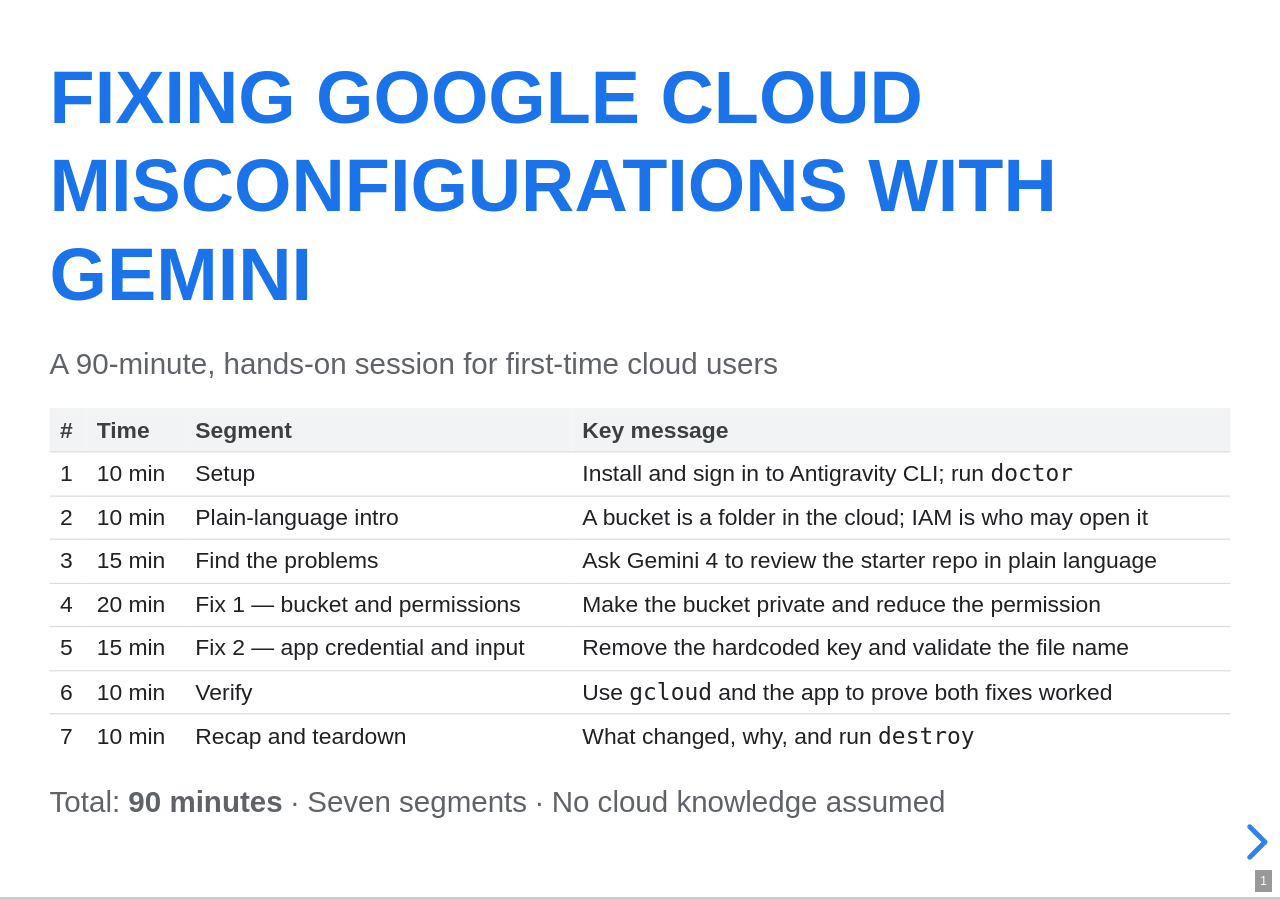
==== slides/index.html @ d3a21dd4 "Initial commit: publish GCP misconfiguration workshop materials" ====
<!doctype html>
<html lang="en">
  <head>
    <meta charset="utf-8" />
    <meta name="viewport" content="width=device-width, initial-scale=1" />
    <title>Fixing Google Cloud Misconfigurations with Gemini</title>
    <link rel="stylesheet" href="vendor/reveal.css" />
    <link rel="stylesheet" href="vendor/theme/simple.css" id="theme" />
    <link rel="stylesheet" href="slides.css" />
  </head>
  <body>
    <div class="reveal">
      <div class="slides">
        <section id="agenda">
          <h1>Fixing Google Cloud Misconfigurations with Gemini</h1>
          <p class="subtitle">A 90-minute, hands-on session for first-time cloud users</p>
          <table class="agenda">
            <thead>
              <tr><th>#</th><th>Time</th><th>Segment</th><th>Key message</th></tr>
            </thead>
            <tbody>
              <tr><td>1</td><td>10 min</td><td>Setup</td><td>Install and sign in to Antigravity CLI; run <code>doctor</code></td></tr>
              <tr><td>2</td><td>10 min</td><td>Plain-language intro</td><td>A bucket is a folder in the cloud; IAM is who may open it</td></tr>
              <tr><td>3</td><td>15 min</td><td>Find the problems</td><td>Ask Gemini 4 to review the starter repo in plain language</td></tr>
              <tr><td>4</td><td>20 min</td><td>Fix 1 — bucket and permissions</td><td>Make the bucket private and reduce the permission</td></tr>
              <tr><td>5</td><td>15 min</td><td>Fix 2 — app credential and input</td><td>Remove the hardcoded key and validate the file name</td></tr>
              <tr><td>6</td><td>10 min</td><td>Verify</td><td>Use <code>gcloud</code> and the app to prove both fixes worked</td></tr>
              <tr><td>7</td><td>10 min</td><td>Recap and teardown</td><td>What changed, why, and run <code>destroy</code></td></tr>
            </tbody>
          </table>
          <p class="total">Total: <strong>90 minutes</strong> · Seven segments · No cloud knowledge assumed</p>
          <aside class="notes">
            The agenda is the contract for the session. Keep the pace: ten minutes for setup, ten for the
            plain-language intro, fifteen to find the problems, twenty for fix one, fifteen for fix two,
            ten to verify, and ten for recap and teardown. Everything is already prepared for participants.
          </aside>
        </section>

        <section data-segment="setup" data-duration="10" data-title="Setup">
          <section>
            <h2>1 · Setup <span class="duration">10 min</span></h2>
            <p class="key-message">Install and sign in to Antigravity CLI; run <code>doctor</code></p>
            <aside class="notes">
              Show the three platform command forms. Participants run doctor. Expected: tool checks pass;
              cloud checks pass in the prepared project. If a check fails, use the facilitator guide
              troubleshooting table.
            </aside>
          </section>
          <section>
            <h3>Three command forms, one result</h3>
            <pre><code>make doctor        # macOS / Linux
task doctor        # any platform with go-task
.\Setup.ps1 doctor # Windows PowerShell</code></pre>
            <p>Expected: tool checks pass and cloud checks pass in the prepared project.</p>
            <p class="hint">If a check fails → facilitator guide troubleshooting table.</p>
            <aside class="notes">
              All four commands are available to everyone. doctor is read-only. The first Windows run of
              Setup.ps1 also installs prerequisites; that is why setup owns the first ten minutes.
            </aside>
          </section>
        </section>

        <section data-segment="intro" data-duration="10" data-title="Plain-language intro">
          <section>
            <h2>2 · Plain-language intro <span class="duration">10 min</span></h2>
            <p class="key-message">A bucket is a folder in the cloud; IAM is who may open it</p>
            <aside class="notes">
              Use the words from glossary.md only after defining them. Say explicitly: "You do not need to
              know how to set any of this up."
            </aside>
          </section>
          <section>
            <h3>Three sentences</h3>
            <ol>
              <li>Cloud = someone else's computer.</li>
              <li>Bucket = a folder there.</li>
              <li>IAM = the guest list.</li>
            </ol>
            <p class="hint">You do not need to know how to set any of this up.</p>
            <aside class="notes">
              Define each term before using it again. Do not introduce IAM theory, roles, or policy syntax
              here; the guest-list image is enough for this audience.
            </aside>
          </section>
          <section>
            <h3>See it: bucket and guest list</h3>
            <div class="figure-frame" data-prevent-swipe>
              <iframe src="figures/bucket-iam.html?embed" title="Interactive bucket and IAM figure" data-prevent-swipe loading="eager"></iframe>
              <img class="figure-poster" src="figures/bucket-iam.svg" alt="Bucket and guest-list gate: guest list restricted, bucket gated" />
            </div>
            <p class="caption">Who is on the guest list decides who can open the bucket.</p>
            <aside class="notes">
              Operate the control to show an allowed visitor and a blocked visitor. The readout follows the
              same state as the figure, so the visible change and the label agree.
            </aside>
          </section>
        </section>

        <section data-segment="find" data-duration="15" data-title="Find the problems">
          <section>
            <h2>3 · Find the problems <span class="duration">15 min</span></h2>
            <p class="key-message">Ask Gemini 4 to review the starter repo in plain language</p>
            <aside class="notes">
              Open starter/ in Antigravity CLI. Prompt 1 comes from the participant guide: ask Gemini 4 to
              review Terraform and Go code and explain risks simply.
            </aside>
          </section>
          <section>
            <h3>Prompt 1 — review, do not fix yet</h3>
            <p>Open <code>starter/</code> in Antigravity CLI and ask Gemini 4 to review the Terraform and Go code and explain the risks in plain language.</p>
            <p class="hint">Optional 60-second Security Command Center screenshot — the lab does not depend on it.</p>
            <aside class="notes">
              Keep the lab independent of Security Command Center tiers and detectors. The screenshot is a
              demo only; nobody's progress depends on seeing it.
            </aside>
          </section>
        </section>

        <section data-segment="fix-1" data-duration="20" data-title="Fix 1 — bucket and permissions">
          <section>
            <h2>4 · Fix 1 — bucket and permissions <span class="duration">20 min</span></h2>
            <p class="key-message">Make the bucket private and reduce the permission</p>
            <aside class="notes">
              Prompt 2 asks Gemini 4 for the smallest Terraform edit. Edit terraform/main.tf, run plan, then
              apply. Checkpoint: the bucket is no longer public.
            </aside>
          </section>
          <section>
            <h3>Smallest Terraform edit</h3>
            <p>Ask Gemini 4 for the smallest edit that makes the bucket private and reduces the permission.</p>
            <pre><code>make plan   # inspect before changing
make apply  # create / update the lab resources</code></pre>
            <p class="hint">Use <code>task</code> or <code>.\Setup.ps1</code> on other platforms.</p>
            <aside class="notes">
              plan is read-only. apply changes GCP resources and is available to everyone; state that before
              running it. Keep the edit to Terraform source only.
            </aside>
          </section>
          <section>
            <h3>See it: public bucket and permission</h3>
            <div class="figure-frame" data-prevent-swipe>
              <iframe src="figures/public-bucket.html?embed" title="Interactive bucket access figure" data-prevent-swipe loading="eager"></iframe>
              <img class="figure-poster" src="figures/public-bucket.svg" alt="Bucket access gate: private bucket with reduced permission" />
            </div>
            <p class="caption">Before: public bucket and a wide permission. After: private bucket, narrower permission.</p>
            <aside class="notes">
              Move the control from before to after. Point out that the guest list shrinks at the same time
              the bucket stops being public; both changes are part of fix one.
            </aside>
          </section>
          <section>
            <h3>Checkpoint</h3>
            <p class="checkpoint">The bucket is no longer public.</p>
            <aside class="notes">
              Confirm the checkpoint before moving on. If it has not changed, go back to plan and the Terraform
              edit rather than starting fix two.
            </aside>
          </section>
        </section>

        <section data-segment="fix-2" data-duration="15" data-title="Fix 2 — app credential and input">
          <section>
            <h2>5 · Fix 2 — app credential and input <span class="duration">15 min</span></h2>
            <p class="key-message">Remove the hardcoded key and validate the file name</p>
            <aside class="notes">
              Prompt 3 asks Gemini 4 about the hardcoded key and unsanitized file name. Edit app/main.go,
              redeploy, smoke test. Checkpoint: no hardcoded key; unsafe name rejected.
            </aside>
          </section>
          <section>
            <h3>Ask about the app</h3>
            <p>Ask Gemini 4 why a key in source is unsafe and how a file name could escape the bucket folder.</p>
            <p>Edit <code>app/main.go</code>, redeploy, then smoke test.</p>
            <aside class="notes">
              Keep the app fix to Go source: replace the hardcoded credential and validate the object name.
              No new billable resource is needed.
            </aside>
          </section>
          <section>
            <h3>See it: key in code and unsafe name</h3>
            <div class="figure-frame" data-prevent-swipe>
              <iframe src="figures/hardcoded-key.html?embed" title="Interactive hardcoded credential figure" data-prevent-swipe loading="eager"></iframe>
              <img class="figure-poster" src="figures/hardcoded-key.svg" alt="Credential safe and name gate: key removed, unsafe name rejected" />
            </div>
            <p class="caption">Before: a key under the mat and an unchecked name. After: a checked request and no key in code.</p>
            <aside class="notes">
              Move the control from before to after and read the change aloud: the credential is no longer in
              source, and a name that tries to escape is rejected.
            </aside>
          </section>
          <section>
            <h3>Checkpoint</h3>
            <p class="checkpoint">No hardcoded key; unsafe name rejected.</p>
            <aside class="notes">
              Both parts of the checkpoint must hold before the group moves to verification.
            </aside>
          </section>
        </section>

        <section data-segment="verify" data-duration="10" data-title="Verify">
          <section>
            <h2>6 · Verify <span class="duration">10 min</span></h2>
            <p class="key-message">Use <code>gcloud</code> and the app to prove both fixes worked</p>
            <aside class="notes">
              Run the gcloud verification commands from the participant guide. Record before/after evidence
              in the tables.
            </aside>
          </section>
          <section>
            <h3>Evidence, not assumptions</h3>
            <p>Inspect the bucket, IAM policy, and Cloud Run service with <code>gcloud</code> CLI or MCP.</p>
            <p>Smoke test the app and record before/after evidence in the guide's tables.</p>
            <aside class="notes">
              gcloud CLI works as a fallback if MCP/ADC is unavailable. Each fix needs a recorded observation,
              not just a claim that the edit was applied.
            </aside>
          </section>
        </section>

        <section data-segment="recap" data-duration="10" data-title="Recap and teardown">
          <section>
            <h2>7 · Recap and teardown <span class="duration">10 min</span></h2>
            <p class="key-message">What changed, why, and run <code>destroy</code></p>
            <aside class="notes">
              Recap: two fixes, one idea — least access and no secrets in code. Run destroy. Confirm with
              doctor that nothing remains.
            </aside>
          </section>
          <section>
            <h3>Two fixes, one idea</h3>
            <ul>
              <li>Least access: the bucket is private and the permission is narrower.</li>
              <li>No secrets in code: the credential is removed and the file name is checked.</li>
            </ul>
            <pre><code>make destroy   # or: task destroy / .\Setup.ps1 destroy
make doctor    # confirm nothing remains</code></pre>
            <aside class="notes">
              destroy removes the lab resources and is available to everyone. Finish with doctor so the room
              can see a clean environment; remind participants that Gemini 4 needs a separate subscription.
            </aside>
          </section>
        </section>
      </div>
    </div>
    <script src="vendor/reveal.js"></script>
    <script src="vendor/plugin/notes/notes.js"></script>
    <script>
      Reveal.initialize({
        hash: true,
        slideNumber: true,
        transition: "none",
        plugins: [RevealNotes],
      });
    </script>
  </body>
</html>
---- slides/vendor/reveal.css ----
.reveal .stretch,.reveal .r-stretch{max-width:none;max-height:none}.reveal pre.stretch code,.reveal pre.r-stretch code{box-sizing:border-box;height:100%;max-height:100%}.reveal .r-fit-text{white-space:nowrap;display:inline-block}.reveal .r-stack{grid-template-rows:100%;display:grid}.reveal .r-stack>*{grid-area:1/1;margin:auto}.reveal .r-vstack,.reveal .r-hstack{display:flex}.reveal .r-vstack img,.reveal .r-vstack video,.reveal .r-hstack img,.reveal .r-hstack video{object-fit:contain;min-width:0;min-height:0}.reveal .r-vstack{flex-direction:column;justify-content:center;align-items:center}.reveal .r-hstack{flex-direction:row;justify-content:center;align-items:center}.reveal .items-stretch{align-items:stretch}.reveal .items-start{align-items:flex-start}.reveal .items-center{align-items:center}.reveal .items-end{align-items:flex-end}.reveal .justify-between{justify-content:space-between}.reveal .justify-around{justify-content:space-around}.reveal .justify-start{justify-content:flex-start}.reveal .justify-center{justify-content:center}.reveal .justify-end{justify-content:flex-end}html.reveal-full-page{width:100%;height:100vh;height:calc(var(--vh,1vh) * 100);height:100dvh;overflow:hidden}.reveal-viewport{color:#000;--r-controls-spacing:12px;--r-overlay-header-height:40px;--r-overlay-margin:0px;--r-overlay-padding:6px;--r-overlay-gap:5px;background-color:#fff;height:100%;margin:0;line-height:1;position:relative;overflow:hidden}@media screen and (width<=1024px),(height<=768px){.reveal-viewport{--r-overlay-header-height:26px}}.reveal-viewport:fullscreen{width:100%!important;height:100%!important;top:0!important;left:0!important;transform:none!important}.reveal .fragment{transition:all .2s}.reveal .fragment:not(.custom){opacity:0;visibility:hidden;will-change:opacity}.reveal .fragment.visible{opacity:1;visibility:inherit}.reveal .fragment.disabled{transition:none}.reveal .fragment.grow{opacity:1;visibility:inherit}.reveal .fragment.grow.visible{transform:scale(1.3)}.reveal .fragment.shrink{opacity:1;visibility:inherit}.reveal .fragment.shrink.visible{transform:scale(.7)}.reveal .fragment.zoom-in{transform:scale(.1)}.reveal .fragment.zoom-in.visible{transform:none}.reveal .fragment.fade-out{opacity:1;visibility:inherit}.reveal .fragment.fade-out.visible{opacity:0;visibility:hidden}.reveal .fragment.semi-fade-out{opacity:1;visibility:inherit}.reveal .fragment.semi-fade-out.visible{opacity:.5;visibility:inherit}.reveal .fragment.strike{opacity:1;visibility:inherit}.reveal .fragment.strike.visible{text-decoration:line-through}.reveal .fragment.fade-up{transform:translateY(40px)}.reveal .fragment.fade-up.visible{transform:translate(0)}.reveal .fragment.fade-down{transform:translateY(-40px)}.reveal .fragment.fade-down.visible{transform:translate(0)}.reveal .fragment.fade-right{transform:translate(-40px)}.reveal .fragment.fade-right.visible{transform:translate(0)}.reveal .fragment.fade-left{transform:translate(40px)}.reveal .fragment.fade-left.visible{transform:translate(0)}.reveal .fragment.fade-in-then-out,.reveal .fragment.current-visible{opacity:0;visibility:hidden}.reveal .fragment.fade-in-then-out.current-fragment,.reveal .fragment.current-visible.current-fragment{opacity:1;visibility:inherit}.reveal .fragment.fade-in-then-semi-out{opacity:0;visibility:hidden}.reveal .fragment.fade-in-then-semi-out.visible{opacity:.5;visibility:inherit}.reveal .fragment.fade-in-then-semi-out.current-fragment,.reveal .fragment.highlight-red,.reveal .fragment.highlight-current-red,.reveal .fragment.highlight-green,.reveal .fragment.highlight-current-green,.reveal .fragment.highlight-blue,.reveal .fragment.highlight-current-blue{opacity:1;visibility:inherit}.reveal .fragment.highlight-red.visible{color:#ff2c2d}.reveal .fragment.highlight-green.visible{color:#17ff2e}.reveal .fragment.highlight-blue.visible{color:#1b91ff}.reveal .fragment.highlight-current-red.current-fragment{color:#ff2c2d}.reveal .fragment.highlight-current-green.current-fragment{color:#17ff2e}.reveal .fragment.highlight-current-blue.current-fragment{color:#1b91ff}.reveal:after{content:"";font-style:italic}.reveal iframe{z-index:1}.reveal a{position:relative}@keyframes bounce-right{0%,10%,25%,40%,50%{transform:translate(0)}20%{transform:translate(10px)}30%{transform:translate(-5px)}}@keyframes bounce-left{0%,10%,25%,40%,50%{transform:translate(0)}20%{transform:translate(-10px)}30%{transform:translate(5px)}}@keyframes bounce-down{0%,10%,25%,40%,50%{transform:translateY(0)}20%{transform:translateY(10px)}30%{transform:translateY(-5px)}}.reveal .controls{top:auto;bottom:var(--r-controls-spacing);right:var(--r-controls-spacing);z-index:11;color:#000;pointer-events:none;font-size:10px;display:none;position:absolute;left:auto}.reveal .controls button{cursor:pointer;color:currentColor;z-index:2;pointer-events:auto;font-size:inherit;visibility:hidden;opacity:0;-webkit-appearance:none;-webkit-tap-highlight-color:#0000;background-color:#0000;border:0;outline:0;padding:0;transition:color .2s,opacity .2s,transform .2s;position:absolute;transform:scale(.9999)}.reveal .controls .controls-arrow:before,.reveal .controls .controls-arrow:after{content:"";transform-origin:.2em;will-change:transform;background-color:currentColor;border-radius:.25em;width:2.6em;height:.5em;transition:all .15s,background-color .8s;position:absolute;top:0;left:0}.reveal .controls .controls-arrow{width:3.6em;height:3.6em;position:relative}.reveal .controls .controls-arrow:before{transform:translate(.5em)translateY(1.55em)rotate(45deg)}.reveal .controls .controls-arrow:after{transform:translate(.5em)translateY(1.55em)rotate(-45deg)}.reveal .controls .controls-arrow:hover:before{transform:translate(.5em)translateY(1.55em)rotate(40deg)}.reveal .controls .controls-arrow:hover:after{transform:translate(.5em)translateY(1.55em)rotate(-40deg)}.reveal .controls .controls-arrow:active:before{transform:translate(.5em)translateY(1.55em)rotate(36deg)}.reveal .controls .controls-arrow:active:after{transform:translate(.5em)translateY(1.55em)rotate(-36deg)}.reveal .controls .navigate-left{bottom:3.2em;right:6.4em;transform:translate(-10px)}.reveal .controls .navigate-left.highlight{animation:2s ease-out 50 both bounce-left}.reveal .controls .navigate-right{bottom:3.2em;right:0;transform:translate(10px)}.reveal .controls .navigate-right .controls-arrow{transform:rotate(180deg)}.reveal .controls .navigate-right.highlight{animation:2s ease-out 50 both bounce-right}.reveal .controls .navigate-up{bottom:6.4em;right:3.2em;transform:translateY(-10px)}.reveal .controls .navigate-up .controls-arrow{transform:rotate(90deg)}.reveal .controls .navigate-down{padding-bottom:1.4em;bottom:-1.4em;right:3.2em;transform:translateY(10px)}.reveal .controls .navigate-down .controls-arrow{transform:rotate(-90deg)}.reveal .controls .navigate-down.highlight{animation:2s ease-out 50 both bounce-down}.reveal .controls[data-controls-back-arrows=faded] .navigate-up.enabled{opacity:.3}.reveal .controls[data-controls-back-arrows=faded] .navigate-up.enabled:hover{opacity:1}.reveal .controls[data-controls-back-arrows=hidden] .navigate-up.enabled{opacity:0;visibility:hidden}.reveal .controls .enabled{visibility:visible;opacity:.9;cursor:pointer;transform:none}.reveal .controls .enabled.fragmented{opacity:.5}.reveal .controls .enabled:hover,.reveal .controls .enabled.fragmented:hover{opacity:1}.reveal:not(.rtl) .controls[data-controls-back-arrows=faded] .navigate-left.enabled{opacity:.3}.reveal:not(.rtl) .controls[data-controls-back-arrows=faded] .navigate-left.enabled:hover{opacity:1}.reveal:not(.rtl) .controls[data-controls-back-arrows=hidden] .navigate-left.enabled{opacity:0;visibility:hidden}.reveal.rtl .controls[data-controls-back-arrows=faded] .navigate-right.enabled{opacity:.3}.reveal.rtl .controls[data-controls-back-arrows=faded] .navigate-right.enabled:hover{opacity:1}.reveal.rtl .controls[data-controls-back-arrows=hidden] .navigate-right.enabled{opacity:0;visibility:hidden}.reveal[data-navigation-mode=linear].has-horizontal-slides .navigate-up,.reveal[data-navigation-mode=linear].has-horizontal-slides .navigate-down{display:none}.reveal[data-navigation-mode=linear].has-horizontal-slides .navigate-left,.reveal:not(.has-vertical-slides) .controls .navigate-left{bottom:1.4em;right:5.5em}.reveal[data-navigation-mode=linear].has-horizontal-slides .navigate-right,.reveal:not(.has-vertical-slides) .controls .navigate-right{bottom:1.4em;right:.5em}.reveal:not(.has-horizontal-slides) .controls .navigate-up{bottom:5em;right:1.4em}.reveal:not(.has-horizontal-slides) .controls .navigate-down{bottom:.5em;right:1.4em}.reveal.has-dark-background .controls{color:#fff}.reveal.has-light-background .controls{color:#000}.reveal.no-hover .controls .controls-arrow:hover:before,.reveal.no-hover .controls .controls-arrow:active:before{transform:translate(.5em)translateY(1.55em)rotate(45deg)}.reveal.no-hover .controls .controls-arrow:hover:after,.reveal.no-hover .controls .controls-arrow:active:after{transform:translate(.5em)translateY(1.55em)rotate(-45deg)}@media screen and (width>=500px){.reveal-viewport{--r-controls-spacing:.8em}.reveal .controls[data-controls-layout=edges]{inset:0}.reveal .controls[data-controls-layout=edges] .navigate-left,.reveal .controls[data-controls-layout=edges] .navigate-right,.reveal .controls[data-controls-layout=edges] .navigate-up,.reveal .controls[data-controls-layout=edges] .navigate-down{bottom:auto;right:auto}.reveal .controls[data-controls-layout=edges] .navigate-left{top:50%;left:var(--r-controls-spacing);margin-top:-1.8em}.reveal .controls[data-controls-layout=edges] .navigate-right{top:50%;right:var(--r-controls-spacing);margin-top:-1.8em}.reveal .controls[data-controls-layout=edges] .navigate-up{top:var(--r-controls-spacing);margin-left:-1.8em;left:50%}.reveal .controls[data-controls-layout=edges] .navigate-down{bottom:calc(var(--r-controls-spacing) - 1.4em + .3em);margin-left:-1.8em;left:50%}}.reveal .progress{z-index:10;color:#fff;background-color:#0003;width:100%;height:3px;display:none;position:absolute;bottom:0;left:0}.reveal .progress:after{content:"";width:100%;height:10px;display:block;position:absolute;top:-10px}.reveal .progress span{transform-origin:0 0;background-color:currentColor;width:100%;height:100%;transition:transform .8s cubic-bezier(.26,.86,.44,.985);display:block;transform:scaleX(0)}@media (pointer:coarse){.reveal .controls{font-size:clamp(10px,2.5vmin,40px)}.reveal .progress{height:clamp(3px,.75vmin,10px)}}.reveal .slide-number{z-index:31;color:#fff;background-color:#0006;padding:5px;font-family:Helvetica,sans-serif;font-size:12px;line-height:1;display:block;position:absolute;bottom:8px;right:8px}.reveal .slide-number a{color:currentColor}.reveal .slide-number-delimiter{margin:0 3px}.reveal{touch-action:pinch-zoom;width:100%;height:100%;position:relative;overflow:hidden}.reveal.embedded{touch-action:pan-y}.reveal.embedded.is-vertical-slide{touch-action:none}.reveal .slides{pointer-events:none;z-index:1;text-align:center;perspective:600px;perspective-origin:50% 40%;width:100%;height:100%;margin:auto;position:absolute;inset:0;overflow:visible}.reveal .slides>section{perspective:600px}.reveal .slides>section,.reveal .slides>section>section{pointer-events:auto;z-index:10;transform-style:flat;width:100%;transition:transform-origin .8s cubic-bezier(.26,.86,.44,.985),transform .8s cubic-bezier(.26,.86,.44,.985),visibility .8s cubic-bezier(.26,.86,.44,.985),opacity .8s cubic-bezier(.26,.86,.44,.985);display:none;position:absolute}.reveal[data-transition-speed=fast] .slides section{transition-duration:.4s}.reveal[data-transition-speed=slow] .slides section{transition-duration:1.2s}.reveal .slides section[data-transition-speed=fast]{transition-duration:.4s}.reveal .slides section[data-transition-speed=slow]{transition-duration:1.2s}.reveal .slides>section.stack{pointer-events:none;height:100%;padding-top:0;padding-bottom:0}.reveal .slides>section.present,.reveal .slides>section>section.present{z-index:11;opacity:1;display:block}.reveal .slides>section:empty,.reveal .slides>section>section:empty,.reveal .slides>section[data-background-interactive],.reveal .slides>section>section[data-background-interactive]{pointer-events:none}.reveal.center,.reveal.center .slides,.reveal.center .slides section{min-height:0!important}.reveal .slides>section:not(.present),.reveal .slides>section>section:not(.present){pointer-events:none}.reveal.overview .slides>section,.reveal.overview .slides>section>section{pointer-events:auto}.reveal .slides>section.past,.reveal .slides>section.future,.reveal .slides>section.past>section,.reveal .slides>section.future>section,.reveal .slides>section>section.past,.reveal .slides>section>section.future{opacity:0}.reveal .slides>section[data-transition=slide].past,.reveal .slides>section[data-transition~=slide-out].past,.reveal.slide .slides>section:not([data-transition]).past{transform:translate(-150%)}.reveal .slides>section[data-transition=slide].future,.reveal .slides>section[data-transition~=slide-in].future,.reveal.slide .slides>section:not([data-transition]).future{transform:translate(150%)}.reveal .slides>section>section[data-transition=slide].past,.reveal .slides>section>section[data-transition~=slide-out].past,.reveal.slide .slides>section>section:not([data-transition]).past{transform:translateY(-150%)}.reveal .slides>section>section[data-transition=slide].future,.reveal .slides>section>section[data-transition~=slide-in].future,.reveal.slide .slides>section>section:not([data-transition]).future{transform:translateY(150%)}.reveal .slides>section[data-transition=linear].past,.reveal .slides>section[data-transition~=linear-out].past,.reveal.linear .slides>section:not([data-transition]).past{transform:translate(-150%)}.reveal .slides>section[data-transition=linear].future,.reveal .slides>section[data-transition~=linear-in].future,.reveal.linear .slides>section:not([data-transition]).future{transform:translate(150%)}.reveal .slides>section>section[data-transition=linear].past,.reveal .slides>section>section[data-transition~=linear-out].past,.reveal.linear .slides>section>section:not([data-transition]).past{transform:translateY(-150%)}.reveal .slides>section>section[data-transition=linear].future,.reveal .slides>section>section[data-transition~=linear-in].future,.reveal.linear .slides>section>section:not([data-transition]).future{transform:translateY(150%)}.reveal .slides section[data-transition=default].stack,.reveal.default .slides section.stack{transform-style:preserve-3d}.reveal .slides>section[data-transition=default].past,.reveal .slides>section[data-transition~=default-out].past,.reveal.default .slides>section:not([data-transition]).past{transform:translate(-100%)rotateY(-90deg)translate(-100%)}.reveal .slides>section[data-transition=default].future,.reveal .slides>section[data-transition~=default-in].future,.reveal.default .slides>section:not([data-transition]).future{transform:translate(100%)rotateY(90deg)translate(100%)}.reveal .slides>section>section[data-transition=default].past,.reveal .slides>section>section[data-transition~=default-out].past,.reveal.default .slides>section>section:not([data-transition]).past{transform:translateY(-300px)rotateX(70deg)translateY(-300px)}.reveal .slides>section>section[data-transition=default].future,.reveal .slides>section>section[data-transition~=default-in].future,.reveal.default .slides>section>section:not([data-transition]).future{transform:translateY(300px)rotateX(-70deg)translateY(300px)}.reveal .slides section[data-transition=convex].stack,.reveal.convex .slides section.stack{transform-style:preserve-3d}.reveal .slides>section[data-transition=convex].past,.reveal .slides>section[data-transition~=convex-out].past,.reveal.convex .slides>section:not([data-transition]).past{transform:translate(-100%)rotateY(-90deg)translate(-100%)}.reveal .slides>section[data-transition=convex].future,.reveal .slides>section[data-transition~=convex-in].future,.reveal.convex .slides>section:not([data-transition]).future{transform:translate(100%)rotateY(90deg)translate(100%)}.reveal .slides>section>section[data-transition=convex].past,.reveal .slides>section>section[data-transition~=convex-out].past,.reveal.convex .slides>section>section:not([data-transition]).past{transform:translateY(-300px)rotateX(70deg)translateY(-300px)}.reveal .slides>section>section[data-transition=convex].future,.reveal .slides>section>section[data-transition~=convex-in].future,.reveal.convex .slides>section>section:not([data-transition]).future{transform:translateY(300px)rotateX(-70deg)translateY(300px)}.reveal .slides section[data-transition=concave].stack,.reveal.concave .slides section.stack{transform-style:preserve-3d}.reveal .slides>section[data-transition=concave].past,.reveal .slides>section[data-transition~=concave-out].past,.reveal.concave .slides>section:not([data-transition]).past{transform:translate(-100%)rotateY(90deg)translate(-100%)}.reveal .slides>section[data-transition=concave].future,.reveal .slides>section[data-transition~=concave-in].future,.reveal.concave .slides>section:not([data-transition]).future{transform:translate(100%)rotateY(-90deg)translate(100%)}.reveal .slides>section>section[data-transition=concave].past,.reveal .slides>section>section[data-transition~=concave-out].past,.reveal.concave .slides>section>section:not([data-transition]).past{transform:translateY(-80%)rotateX(-70deg)translateY(-80%)}.reveal .slides>section>section[data-transition=concave].future,.reveal .slides>section>section[data-transition~=concave-in].future,.reveal.concave .slides>section>section:not([data-transition]).future{transform:translateY(80%)rotateX(70deg)translateY(80%)}.reveal .slides section[data-transition=zoom],.reveal.zoom .slides section:not([data-transition]){transition-timing-function:ease}.reveal .slides>section[data-transition=zoom].past,.reveal .slides>section[data-transition~=zoom-out].past,.reveal.zoom .slides>section:not([data-transition]).past{visibility:hidden;transform:scale(16)}.reveal .slides>section[data-transition=zoom].future,.reveal .slides>section[data-transition~=zoom-in].future,.reveal.zoom .slides>section:not([data-transition]).future{visibility:hidden;transform:scale(.2)}.reveal .slides>section>section[data-transition=zoom].past,.reveal .slides>section>section[data-transition~=zoom-out].past,.reveal.zoom .slides>section>section:not([data-transition]).past{transform:scale(16)}.reveal .slides>section>section[data-transition=zoom].future,.reveal .slides>section>section[data-transition~=zoom-in].future,.reveal.zoom .slides>section>section:not([data-transition]).future{transform:scale(.2)}.reveal.cube .slides{perspective:1300px}.reveal.cube .slides section{backface-visibility:hidden;box-sizing:border-box;min-height:700px;transform-style:preserve-3d;padding:30px}.reveal.center.cube .slides section{min-height:0}.reveal.cube .slides section:not(.stack):before{content:"";background:#0000001a;border-radius:4px;width:100%;height:100%;display:block;position:absolute;top:0;left:0;transform:translateZ(-20px)}.reveal.cube .slides section:not(.stack):after{content:"";z-index:1;background:0 0;border-radius:4px;width:90%;height:30px;display:block;position:absolute;bottom:0;left:5%;transform:translateZ(-90px)rotateX(65deg);box-shadow:0 95px 25px #0003}.reveal.cube .slides>section.stack{background:0 0;padding:0}.reveal.cube .slides>section.past{transform-origin:100% 0;transform:translate(-100%)rotateY(-90deg)}.reveal.cube .slides>section.future{transform-origin:0 0;transform:translate(100%)rotateY(90deg)}.reveal.cube .slides>section>section.past{transform-origin:0 100%;transform:translateY(-100%)rotateX(90deg)}.reveal.cube .slides>section>section.future{transform-origin:0 0;transform:translateY(100%)rotateX(-90deg)}.reveal.page .slides{perspective-origin:0%;perspective:3000px}.reveal.page .slides section{box-sizing:border-box;min-height:700px;transform-style:preserve-3d;padding:30px}.reveal.page .slides section.past{z-index:12}.reveal.page .slides section:not(.stack):before{content:"";background:#0000001a;width:100%;height:100%;display:block;position:absolute;top:0;left:0;transform:translateZ(-20px)}.reveal.page .slides section:not(.stack):after{content:"";z-index:1;background:0 0;border-radius:4px;width:90%;height:30px;display:block;position:absolute;bottom:0;left:5%;transform:translateZ(-90px)rotateX(65deg);box-shadow:0 95px 25px #0003}.reveal.page .slides>section.stack{background:0 0;padding:0}.reveal.page .slides>section.past{transform-origin:0 0;transform:translate(-40%)rotateY(-80deg)}.reveal.page .slides>section.future{transform-origin:100% 0;transform:translate(0,0)}.reveal.page .slides>section>section.past{transform-origin:0 0;transform:translateY(-40%)rotateX(80deg)}.reveal.page .slides>section>section.future{transform-origin:0 100%;transform:translate(0,0)}.reveal .slides section[data-transition=fade],.reveal.fade .slides section:not([data-transition]),.reveal.fade .slides>section>section:not([data-transition]){transition:opacity .5s;transform:none}.reveal.fade.overview .slides section,.reveal.fade.overview .slides>section>section{transition:none}.reveal .slides section[data-transition=none],.reveal.none .slides section:not([data-transition]){transition:none;transform:none}.reveal .pause-overlay{visibility:hidden;opacity:0;z-index:100;background:#000;width:100%;height:100%;transition:all 1s;position:absolute;top:0;left:0}.reveal .pause-overlay .resume-button{color:#ccc;cursor:pointer;background:0 0;border:2px solid #ccc;border-radius:2px;padding:6px 14px;font-size:16px;position:absolute;bottom:20px;right:20px}.reveal .pause-overlay .resume-button:hover{color:#fff;border-color:#fff}.reveal.paused .pause-overlay{visibility:visible;opacity:1}.reveal .no-transition,.reveal .no-transition *,.reveal .slides.disable-slide-transitions section{transition:none!important}.reveal .slides.disable-slide-transitions section{transform:none!important}.reveal .backgrounds{perspective:600px;width:100%;height:100%;position:absolute;top:0;left:0}.reveal .slide-background{opacity:0;visibility:hidden;background-color:#0000;width:100%;height:100%;transition:all .8s cubic-bezier(.26,.86,.44,.985);display:none;position:absolute;overflow:hidden}.reveal .slide-background-content{background-position:50%;background-repeat:no-repeat;background-size:cover;width:100%;height:100%;position:absolute}.reveal .slide-background.stack{display:block}.reveal .slide-background.present{opacity:1;visibility:visible;z-index:2}.print-pdf .reveal .slide-background{opacity:1!important;visibility:visible!important}.reveal .slide-background video{object-fit:cover;width:100%;max-width:none;height:100%;max-height:none;position:absolute;top:0;left:0}.reveal .slide-background[data-background-size=contain] video{object-fit:contain}.reveal[data-background-transition=none]>.backgrounds .slide-background:not([data-background-transition]),.reveal>.backgrounds .slide-background[data-background-transition=none]{transition:none}.reveal[data-background-transition=slide]>.backgrounds .slide-background:not([data-background-transition]),.reveal>.backgrounds .slide-background[data-background-transition=slide]{opacity:1}.reveal[data-background-transition=slide]>.backgrounds .slide-background.past:not([data-background-transition]),.reveal>.backgrounds .slide-background.past[data-background-transition=slide]{transform:translate(-100%)}.reveal[data-background-transition=slide]>.backgrounds .slide-background.future:not([data-background-transition]),.reveal>.backgrounds .slide-background.future[data-background-transition=slide]{transform:translate(100%)}.reveal[data-background-transition=slide]>.backgrounds .slide-background>.slide-background.past:not([data-background-transition]),.reveal>.backgrounds .slide-background>.slide-background.past[data-background-transition=slide]{transform:translateY(-100%)}.reveal[data-background-transition=slide]>.backgrounds .slide-background>.slide-background.future:not([data-background-transition]),.reveal>.backgrounds .slide-background>.slide-background.future[data-background-transition=slide]{transform:translateY(100%)}.reveal[data-background-transition=convex]>.backgrounds .slide-background.past:not([data-background-transition]),.reveal>.backgrounds .slide-background.past[data-background-transition=convex]{opacity:0;transform:translate(-100%)rotateY(-90deg)translate(-100%)}.reveal[data-background-transition=convex]>.backgrounds .slide-background.future:not([data-background-transition]),.reveal>.backgrounds .slide-background.future[data-background-transition=convex]{opacity:0;transform:translate(100%)rotateY(90deg)translate(100%)}.reveal[data-background-transition=convex]>.backgrounds .slide-background>.slide-background.past:not([data-background-transition]),.reveal>.backgrounds .slide-background>.slide-background.past[data-background-transition=convex]{opacity:0;transform:translateY(-100%)rotateX(90deg)translateY(-100%)}.reveal[data-background-transition=convex]>.backgrounds .slide-background>.slide-background.future:not([data-background-transition]),.reveal>.backgrounds .slide-background>.slide-background.future[data-background-transition=convex]{opacity:0;transform:translateY(100%)rotateX(-90deg)translateY(100%)}.reveal[data-background-transition=concave]>.backgrounds .slide-background.past:not([data-background-transition]),.reveal>.backgrounds .slide-background.past[data-background-transition=concave]{opacity:0;transform:translate(-100%)rotateY(90deg)translate(-100%)}.reveal[data-background-transition=concave]>.backgrounds .slide-background.future:not([data-background-transition]),.reveal>.backgrounds .slide-background.future[data-background-transition=concave]{opacity:0;transform:translate(100%)rotateY(-90deg)translate(100%)}.reveal[data-background-transition=concave]>.backgrounds .slide-background>.slide-background.past:not([data-background-transition]),.reveal>.backgrounds .slide-background>.slide-background.past[data-background-transition=concave]{opacity:0;transform:translateY(-100%)rotateX(-90deg)translateY(-100%)}.reveal[data-background-transition=concave]>.backgrounds .slide-background>.slide-background.future:not([data-background-transition]),.reveal>.backgrounds .slide-background>.slide-background.future[data-background-transition=concave]{opacity:0;transform:translateY(100%)rotateX(90deg)translateY(100%)}.reveal[data-background-transition=zoom]>.backgrounds .slide-background:not([data-background-transition]),.reveal>.backgrounds .slide-background[data-background-transition=zoom]{transition-timing-function:ease}.reveal[data-background-transition=zoom]>.backgrounds .slide-background.past:not([data-background-transition]),.reveal>.backgrounds .slide-background.past[data-background-transition=zoom]{opacity:0;visibility:hidden;transform:scale(16)}.reveal[data-background-transition=zoom]>.backgrounds .slide-background.future:not([data-background-transition]),.reveal>.backgrounds .slide-background.future[data-background-transition=zoom]{opacity:0;visibility:hidden;transform:scale(.2)}.reveal[data-background-transition=zoom]>.backgrounds .slide-background>.slide-background.past:not([data-background-transition]),.reveal>.backgrounds .slide-background>.slide-background.past[data-background-transition=zoom]{opacity:0;visibility:hidden;transform:scale(16)}.reveal[data-background-transition=zoom]>.backgrounds .slide-background>.slide-background.future:not([data-background-transition]),.reveal>.backgrounds .slide-background>.slide-background.future[data-background-transition=zoom]{opacity:0;visibility:hidden;transform:scale(.2)}.reveal[data-transition-speed=fast]>.backgrounds .slide-background{transition-duration:.4s}.reveal[data-transition-speed=slow]>.backgrounds .slide-background{transition-duration:1.2s}.reveal [data-auto-animate-target^=unmatched]{will-change:opacity}.reveal section[data-auto-animate]:not(.stack):not([data-auto-animate=running]) [data-auto-animate-target^=unmatched]{opacity:0}.reveal.overview{perspective-origin:50%;perspective:700px}.reveal.overview .slides section{cursor:pointer;box-sizing:border-box;height:100%;overflow:hidden;opacity:1!important;visibility:visible!important;top:0!important}.reveal.overview .slides section:hover,.reveal.overview .slides section.present{outline-offset:10px;outline:10px solid #96969699}.reveal.overview .slides section.present{outline:10px solid var(--r-link-color)}.reveal.overview .slides section .fragment{opacity:1;transition:none}.reveal.overview .slides section:after,.reveal.overview .slides section:before{display:none!important}.reveal.overview .slides>section.stack{background:0 0;outline:none;padding:0;overflow:visible;top:0!important}.reveal.overview .backgrounds{perspective:inherit}.reveal.overview .backgrounds .slide-background{opacity:1;visibility:visible;outline-offset:10px;outline:10px solid #9696961a}.reveal.overview .backgrounds .slide-background.stack{overflow:visible}.reveal.overview .slides section,.reveal.overview-deactivating .slides section,.reveal.overview .backgrounds .slide-background,.reveal.overview-deactivating .backgrounds .slide-background{transition:none}.reveal.rtl .slides,.reveal.rtl .slides h1,.reveal.rtl .slides h2,.reveal.rtl .slides h3,.reveal.rtl .slides h4,.reveal.rtl .slides h5,.reveal.rtl .slides h6{direction:rtl;font-family:sans-serif}.reveal.rtl pre,.reveal.rtl code{direction:ltr}.reveal.rtl ol,.reveal.rtl ul{text-align:right}.reveal.rtl .progress span{transform-origin:100% 0}.reveal.has-parallax-background .backgrounds{transition:all .8s}.reveal.has-parallax-background[data-transition-speed=fast] .backgrounds{transition-duration:.4s}.reveal.has-parallax-background[data-transition-speed=slow] .backgrounds{transition-duration:1.2s}@keyframes fade-in{0%{opacity:0}to{opacity:1}}@keyframes scale-up{0%{transform:scale(.95)}to{transform:scale(1)}}.reveal [data-preview-image],.reveal [data-preview-video],.reveal [data-preview-link]:not(a):not([data-preview-link=false]){cursor:zoom-in}.r-overlay{top:var(--r-overlay-margin);right:var(--r-overlay-margin);bottom:var(--r-overlay-margin);left:var(--r-overlay-margin);border-radius:min(var(--r-overlay-margin), 6px);z-index:99;-webkit-backdrop-filter:blur(10px);backdrop-filter:blur(10px);color:#fff;background:#000000f2;font-family:ui-sans-serif,system-ui,-apple-system,Helvetica,sans-serif;transition:all .3s;animation:.3s fade-in;position:absolute}.r-overlay-viewport{top:var(--r-overlay-padding);right:var(--r-overlay-padding);bottom:var(--r-overlay-padding);left:var(--r-overlay-padding);gap:var(--r-overlay-gap);flex-direction:column;display:flex;position:absolute}.r-overlay-header{z-index:2;box-sizing:border-box;height:var(--r-overlay-header-height);justify-content:flex-end;align-items:center;gap:6px;display:flex}.r-overlay-header .r-overlay-header-button{all:unset;min-width:var(--r-overlay-header-height);min-height:var(--r-overlay-header-height);padding:0 calc(var(--r-overlay-header-height) / 4);opacity:1;cursor:pointer;box-sizing:border-box;border-radius:6px;justify-content:center;align-items:center;gap:8px;font-size:18px;display:flex}.r-overlay-header .r-overlay-header-button:hover{opacity:1;background-color:#ffffff26}.r-overlay-header .icon{background-position:50%;background-repeat:no-repeat;background-size:100%;width:20px;height:20px;display:inline-block}.r-overlay-close .icon{background-image:url([data-uri])}.r-overlay-external .icon{background-image:url([data-uri])}.r-overlay-content{background-color:#141414cc;border-radius:6px;flex-grow:1;place-items:center;animation:.5s cubic-bezier(.26,.86,.44,.985) scale-up;display:grid;position:relative;overflow:hidden}.r-overlay-spinner{z-index:10;visibility:hidden;opacity:0;background-image:url([data-uri]%2F%2F%2F6%2Bvr8nJybW1tcDAwOjo6Nvb26ioqKOjo7Ozs%2FLy8vz8%2FAAAAAAAAAAAACH%2FC05FVFNDQVBFMi4wAwEAAAAh%2FhpDcmVhdGVkIHdpdGggYWpheGxvYWQuaW5mbwAh%[base64]%2FV%2FnmOM82XiHRLYKhKP1oZmADdEAAAh%2BQQJCgAAACwAAAAAIAAgAAAE6hDISWlZpOrNp1lGNRSdRpDUolIGw5RUYhhHukqFu8DsrEyqnWThGvAmhVlteBvojpTDDBUEIFwMFBRAmBkSgOrBFZogCASwBDEY%2FCZSg7GSE0gSCjQBMVG023xWBhklAnoEdhQEfyNqMIcKjhRsjEdnezB%2BA4k8gTwJhFuiW4dokXiloUepBAp5qaKpp6%2BHo7aWW54wl7obvEe0kRuoplCGepwSx2jJvqHEmGt6whJpGpfJCHmOoNHKaHx61WiSR92E4lbFoq%2BB6QDtuetcaBPnW6%2BO7wDHpIiK9SaVK5GgV543tzjgGcghAgAh%[base64]%2B%2BG%2Bw48edZPK%2BM6hLJpQg484enXIdQFSS1u6UhksENEQAAIfkECQoAAAAsAAAAACAAIAAABOcQyEmpGKLqzWcZRVUQnZYg1aBSh2GUVEIQ2aQOE%2BG%2BcD4ntpWkZQj1JIiZIogDFFyHI0UxQwFugMSOFIPJftfVAEoZLBbcLEFhlQiqGp1Vd140AUklUN3eCA51C1EWMzMCezCBBmkxVIVHBWd3HHl9JQOIJSdSnJ0TDKChCwUJjoWMPaGqDKannasMo6WnM562R5YluZRwur0wpgqZE7NKUm%2BFNRPIhjBJxKZteWuIBMN4zRMIVIhffcgojwCF117i4nlLnY5ztRLsnOk%2BaV%2BoJY7V7m76PdkS4trKcdg0Zc0tTcKkRAAAIfkECQoAAAAsAAAAACAAIAAABO4QyEkpKqjqzScpRaVkXZWQEximw1BSCUEIlDohrft6cpKCk5xid5MNJTaAIkekKGQkWyKHkvhKsR7ARmitkAYDYRIbUQRQjWBwJRzChi9CRlBcY1UN4g0%[base64]%[base64]%2BE71SRQeyqUToLA7VxF0JDyIQh%2FMVVPMt1ECZlfcjZJ9mIKoaTl1MRIl5o4CUKXOwmyrCInCKqcWtvadL2SYhyASyNDJ0uIiRMDjI0Fd30%2FiI2UA5GSS5UDj2l6NoqgOgN4gksEBgYFf0FDqKgHnyZ9OX8HrgYHdHpcHQULXAS2qKpENRg7eAMLC7kTBaixUYFkKAzWAAnLC7FLVxLWDBLKCwaKTULgEwbLA4hJtOkSBNqITT3xEgfLpBtzE%2FjiuL04RGEBgwWhShRgQExHBAAh%2BQQJCgAAACwAAAAAIAAgAAAE7xDISWlSqerNpyJKhWRdlSAVoVLCWk6JKlAqAavhO9UkUHsqlE6CwO1cRdCQ8iEIfzFVTzLdRAmZX3I2SfZiCqGk5dTESJeaOAlClzsJsqwiJwiqnFrb2nS9kmIcgEsjQydLiIlHehhpejaIjzh9eomSjZR%[base64]%2BE71SRQeyqUToLA7VxF0JDyIQh%[base64]%2BE71SRQeyqUToLA7VxF0JDyIQh%2FMVVPMt1ECZlfcjZJ9mIKoaTl1MRIl5o4CUKXOwmyrCInCKqcWtvadL2SYhyASyNDJ0uIiUd6GAULDJCRiXo1CpGXDJOUjY%2BYip9DhToJA4RBLwMLCwVDfRgbBAaqqoZ1XBMHswsHtxtFaH1iqaoGNgAIxRpbFAgfPQSqpbgGBqUD1wBXeCYp1AYZ19JJOYgH1KwA4UBvQwXUBxPqVD9L3sbp2BNk2xvvFPJd%2BMFCN6HAAIKgNggY0KtEBAAh%[base64]%2BvsYMDAzZQPC9VCNkDWUhGkuE5PxJNwiUK4UfLzOlD4WvzAHaoG9nxPi5d%2BjYUqfAhhykOFwJWiAAAIfkECQoAAAAsAAAAACAAIAAABPAQyElpUqnqzaciSoVkXVUMFaFSwlpOCcMYlErAavhOMnNLNo8KsZsMZItJEIDIFSkLGQoQTNhIsFehRww2CQLKF0tYGKYSg%2BygsZIuNqJksKgbfgIGepNo2cIUB3V1B3IvNiBYNQaDSTtfhhx0CwVPI0UJe0%2Bbm4g5VgcGoqOcnjmjqDSdnhgEoamcsZuXO1aWQy8KAwOAuTYYGwi7w5h%2BKr0SJ8MFihpNbx%2B4Erq7BYBuzsdiH1jCAzoSfl0rVirNbRXlBBlLX%2BBP0XJLAPGzTkAuAOqb0WT5AH7OcdCm5B8TgRwSRKIHQtaLCwg1RAAAOwAAAAAAAAAAAA%3D%3D);width:32px;height:32px;margin:-16px 0 0 -16px;display:block;position:absolute;top:50%;left:50%}.r-overlay-preview .r-overlay-content iframe{opacity:0;visibility:hidden;border:0;width:100%;max-width:100%;height:100%;max-height:100%;transition:all .3s}.r-overlay-preview[data-state=loaded] iframe{opacity:1;visibility:visible}.r-overlay-preview .r-overlay-content img,.r-overlay-preview .r-overlay-content video{object-fit:scale-down;width:100%;max-width:100%;height:100%;max-height:100%;margin:0;position:absolute}.r-overlay-preview[data-preview-fit=none] img,.r-overlay-preview[data-preview-fit=none] video{object-fit:none}.r-overlay-preview[data-preview-fit=scale-down] img,.r-overlay-preview[data-preview-fit=scale-down] video{object-fit:scale-down}.r-overlay-preview[data-preview-fit=contain] img,.r-overlay-preview[data-preview-fit=contain] video{object-fit:contain}.r-overlay-preview[data-preview-fit=cover] img,.r-overlay-preview[data-preview-fit=cover] video{object-fit:cover}.r-overlay-preview[data-state=loaded] .r-overlay-content-inner{z-index:-1;text-align:center;letter-spacing:normal;width:100%;position:absolute;top:45%;left:0}.r-overlay-preview .r-overlay-error{color:orange;font-size:18px}.r-overlay-preview .x-frame-error{opacity:0;transition:opacity .3s .3s}.r-overlay-preview[data-state=loaded] .x-frame-error{opacity:1}.r-overlay-preview[data-state=loading] .r-overlay-spinner{opacity:.6;visibility:visible}.r-overlay-help .r-overlay-content{overflow:auto}.r-overlay-help-content{text-align:center;letter-spacing:normal;max-width:560px;margin:auto;padding:20px 0}.r-overlay-help-content .title{margin-top:0;font-size:20px}.r-overlay-help .r-overlay-help-content table{border-collapse:collapse;text-align:left;border:1px solid #fff;font-size:16px}.r-overlay-help .r-overlay-help-content table th,.r-overlay-help .r-overlay-help-content table td{vertical-align:middle;border:1px solid #fff;width:240px;padding:14px}.r-overlay-help .r-overlay-help-content table th{padding-top:20px;padding-bottom:20px}.reveal .playback{z-index:30;cursor:pointer;-webkit-tap-highlight-color:#0000;transition:all .4s;position:absolute;bottom:20px;left:15px}.reveal.overview .playback{opacity:0;visibility:hidden}.reveal .hljs{min-height:100%}.reveal .hljs table{margin:initial}.reveal .hljs-ln-code,.reveal .hljs-ln-numbers{border:0;padding:0}.reveal .hljs-ln-numbers{opacity:.6;text-align:right;vertical-align:top;padding-right:.75em}.reveal .hljs.has-highlights tr:not(.highlight-line){opacity:.4}.reveal .hljs.has-highlights.fragment{transition:all .2s}.reveal .hljs:not(:first-child).fragment{box-sizing:border-box;width:100%;position:absolute;top:0;left:0}.reveal pre[data-auto-animate-target]{overflow:hidden}.reveal pre[data-auto-animate-target] code{height:100%}.reveal .roll{vertical-align:top;perspective:400px;perspective-origin:50%;line-height:1.2;display:inline-block;overflow:hidden}.reveal .roll:hover{text-shadow:none;background:0 0}.reveal .roll span{pointer-events:none;transform-origin:50% 0;transform-style:preserve-3d;backface-visibility:hidden;padding:0 2px;transition:all .4s;display:block;position:relative}.reveal .roll:hover span{background:#00000080;transform:translateZ(-45px)rotateX(90deg)}.reveal .roll span:after{content:attr(data-title);backface-visibility:hidden;transform-origin:50% 0;padding:0 2px;display:block;position:absolute;top:0;left:0;transform:translateY(110%)rotateX(-90deg)}.reveal aside.notes{display:none}.reveal .speaker-notes{z-index:1;color:#222;box-sizing:border-box;text-align:left;-webkit-overflow-scrolling:touch;background-color:#f5f5f5;border:1px solid #0000000d;width:33.3333%;height:100%;padding:14px 18px;font-family:Helvetica,sans-serif;font-size:18px;line-height:1.4;display:none;position:absolute;top:0;left:100%;overflow:auto}.reveal .speaker-notes .notes-placeholder{color:#ccc;font-style:italic}.reveal .speaker-notes:focus{outline:none}.reveal .speaker-notes:before{content:"Speaker notes";opacity:.5;margin-bottom:10px;display:block}.reveal.show-notes{max-width:75%;overflow:visible}.reveal.show-notes .speaker-notes{display:block}@media screen and (width>=1600px){.reveal .speaker-notes{font-size:20px}}@media screen and (width<=1024px){.reveal.show-notes{border-left:0;max-width:none;max-height:70vh;overflow:visible}.reveal.show-notes .speaker-notes{border:0;width:100%;height:30vh;top:100%;left:0}}@media screen and (width<=600px){.reveal.show-notes{max-height:60vh}.reveal.show-notes .speaker-notes{height:40vh;top:100%}.reveal .speaker-notes{font-size:14px}}.reveal .jump-to-slide{z-index:30;-webkit-tap-highlight-color:#0000;font-size:32px;position:absolute;top:15px;left:15px}.reveal .jump-to-slide-input{font-size:inherit;color:currentColor;background:0 0;border:0;padding:8px}.reveal .jump-to-slide-input::placeholder{color:currentColor;opacity:.5}.reveal.has-dark-background .jump-to-slide-input{color:#fff}.reveal.has-light-background .jump-to-slide-input{color:#222}.reveal .jump-to-slide-input:focus{outline:none}.reveal .r-overlay-button{all:unset;z-index:30;cursor:pointer;-webkit-tap-highlight-color:#0000;appearance:none;color:#fff;background:#000000b3;border-radius:5px;justify-content:center;align-items:center;padding:10px;font-size:.4em;display:flex;position:absolute}.reveal .r-overlay-button:hover{background:#000000e6}.reveal.has-light-background .r-overlay-button{color:#222;background:#ffffffb3}.reveal.has-light-background .r-overlay-button:hover{background:#ffffffe6}.reveal .r-media-play-button{bottom:20px;left:15px}.zoomed .reveal *,.zoomed .reveal :before,.zoomed .reveal :after{backface-visibility:visible!important}.zoomed .reveal .progress,.zoomed .reveal .controls{opacity:0}.zoomed .reveal .roll span{background:0 0}.zoomed .reveal .roll span:after,.reveal-viewport.loading-scroll-mode{visibility:hidden}.reveal-viewport.reveal-scroll{z-index:1;--r-scrollbar-width:7px;--r-scrollbar-trigger-size:5px;--r-controls-spacing:8px;margin:0 auto;overflow:hidden auto}@media screen and (width<=500px){.reveal-viewport.reveal-scroll{--r-scrollbar-width:3px;--r-scrollbar-trigger-size:3px}}.reveal-viewport.reveal-scroll .controls,.reveal-viewport.reveal-scroll .progress,.reveal-viewport.reveal-scroll .playback,.reveal-viewport.reveal-scroll .backgrounds,.reveal-viewport.reveal-scroll .slide-number,.reveal-viewport.reveal-scroll .speaker-notes{display:none!important}.reveal-viewport.reveal-scroll .r-overlay,.reveal-viewport.reveal-scroll .pause-overlay,.reveal-viewport.reveal-scroll .r-media-play-button{position:fixed}.reveal-viewport.reveal-scroll .reveal{touch-action:manipulation;overflow:visible}.reveal-viewport.reveal-scroll .slides{pointer-events:initial;perspective:none;perspective-origin:50%;margin:0;padding:0;display:block;position:static;top:auto;left:auto;overflow:visible;width:100%!important}.reveal-viewport.reveal-scroll .scroll-page{width:100%;height:calc(var(--page-height) + var(--page-scroll-padding));z-index:1;position:relative;overflow:visible}.reveal-viewport.reveal-scroll .scroll-page-sticky{height:var(--page-height);position:sticky;top:0}.reveal-viewport.reveal-scroll .scroll-page-content{width:100%;height:100%;position:absolute;top:0;left:0;overflow:hidden}.reveal-viewport.reveal-scroll .scroll-page section{visibility:visible!important;width:var(--slide-width)!important;height:var(--slide-height)!important;opacity:1!important;transform:scale(var(--slide-scale)) translate(-50%, -50%)!important;transform-style:flat!important;transform-origin:0 0!important;display:block!important;position:absolute!important;top:50%!important;left:50%!important}.reveal-viewport.reveal-scroll .slide-background{visibility:visible;opacity:1;touch-action:manipulation;width:100%;height:100%;position:absolute;top:0;left:0;z-index:auto!important;display:block!important}.reveal-viewport.reveal-scroll[data-scrollbar=true]::-webkit-scrollbar{display:none}.reveal-viewport.reveal-scroll[data-scrollbar=auto]::-webkit-scrollbar{display:none}.reveal-viewport.reveal-scroll[data-scrollbar=true],.reveal-viewport.reveal-scroll[data-scrollbar=auto]{scrollbar-width:none}.reveal.has-dark-background,.reveal-viewport.has-dark-background{--r-overlay-element-bg-color:240, 240, 240;--r-overlay-element-fg-color:0, 0, 0}.reveal.has-light-background,.reveal-viewport.has-light-background{--r-overlay-element-bg-color:0, 0, 0;--r-overlay-element-fg-color:240, 240, 240}.reveal-viewport.reveal-scroll .scrollbar{z-index:20;opacity:0;transition:all .3s;position:sticky;top:50%}.reveal-viewport.reveal-scroll .scrollbar.visible,.reveal-viewport.reveal-scroll .scrollbar:hover{opacity:1}.reveal-viewport.reveal-scroll .scrollbar .scrollbar-inner{width:var(--r-scrollbar-width);height:calc(var(--viewport-height) - var(--r-controls-spacing) * 2);right:var(--r-controls-spacing);border-radius:var(--r-scrollbar-width);z-index:10;position:absolute;top:0;transform:translateY(-50%)}.reveal-viewport.reveal-scroll .scrollbar .scrollbar-playhead{width:var(--r-scrollbar-width);height:var(--r-scrollbar-width);border-radius:var(--r-scrollbar-width);background-color:rgba(var(--r-overlay-element-bg-color), 1);z-index:11;transition:background-color .2s;position:absolute;top:0;left:0}.reveal-viewport.reveal-scroll .scrollbar .scrollbar-slide{background-color:rgba(var(--r-overlay-element-bg-color), .2);width:100%;box-shadow:0 0 0px 1px rgba(var(--r-overlay-element-fg-color), .1);border-radius:var(--r-scrollbar-width);transition:background-color .2s;position:absolute}.reveal-viewport.reveal-scroll .scrollbar .scrollbar-slide:after{content:"";z-index:-1;background:0 0;width:200%;height:100%;position:absolute;top:0;left:-50%}.reveal-viewport.reveal-scroll .scrollbar .scrollbar-slide:hover,.reveal-viewport.reveal-scroll .scrollbar .scrollbar-slide.active{background-color:rgba(var(--r-overlay-element-bg-color), .4)}.reveal-viewport.reveal-scroll .scrollbar .scrollbar-trigger{width:100%;transition:background-color .2s;position:absolute}.reveal-viewport.reveal-scroll .scrollbar .scrollbar-slide.active.has-triggers{background-color:rgba(var(--r-overlay-element-bg-color), .4);z-index:10}.reveal-viewport.reveal-scroll .scrollbar .scrollbar-slide.active .scrollbar-trigger:after{content:"";width:var(--r-scrollbar-trigger-size);height:var(--r-scrollbar-trigger-size);background-color:rgba(var(--r-overlay-element-bg-color), 1);opacity:.4;border-radius:20px;transition:transform .2s,opacity .2s;position:absolute;top:50%;left:50%;transform:translate(-50%,-50%)}.reveal-viewport.reveal-scroll .scrollbar .scrollbar-slide.active .scrollbar-trigger.active:after,.reveal-viewport.reveal-scroll .scrollbar .scrollbar-slide.active .scrollbar-trigger.active~.scrollbar-trigger:after{opacity:1}.reveal-viewport.reveal-scroll .scrollbar .scrollbar-slide.active .scrollbar-trigger~.scrollbar-trigger.active:after{transform:translate(calc(var(--r-scrollbar-width) * -2), 0);background-color:rgba(var(--r-overlay-element-bg-color), 1)}html.reveal-print *{-webkit-print-color-adjust:exact}html.reveal-print{width:100%;height:100%;overflow:visible}html.reveal-print body{border:0;padding:0;overflow:visible;float:none!important;margin:0 auto!important}html.reveal-print .nestedarrow,html.reveal-print .reveal .controls,html.reveal-print .reveal .progress,html.reveal-print .reveal .playback,html.reveal-print .reveal.overview,html.reveal-print .state-background{display:none!important}html.reveal-print .reveal pre code{overflow:hidden!important}html.reveal-print .reveal{width:auto!important;height:auto!important;overflow:hidden!important}html.reveal-print .reveal .slides{pointer-events:initial;perspective:none;perspective-origin:50%;display:block;position:static;top:auto;left:auto;overflow:visible;zoom:1!important;width:100%!important;height:auto!important;margin:0!important;padding:0!important}html.reveal-print .reveal .slides .pdf-page{z-index:1;page-break-after:always;position:relative;overflow:hidden}html.reveal-print .reveal .slides .pdf-page:last-of-type{page-break-after:avoid}html.reveal-print .reveal .slides section{min-height:1px;visibility:visible!important;box-sizing:border-box!important;opacity:1!important;transform-style:flat!important;margin:0!important;padding:0!important;display:block!important;position:absolute!important;transform:none!important}html.reveal-print .reveal section.stack{page-break-after:avoid!important;height:auto!important;min-height:auto!important;margin:0!important;padding:0!important;position:relative!important}html.reveal-print .reveal img{box-shadow:none}html.reveal-print .reveal .backgrounds{display:none}html.reveal-print .reveal .slide-background{width:100%;height:100%;position:absolute;top:0;left:0;z-index:auto!important;display:block!important}html.reveal-print .reveal.show-notes{max-width:none;max-height:none}html.reveal-print .reveal .speaker-notes-pdf{z-index:100;width:100%;height:auto;max-height:none;display:block;inset:auto}html.reveal-print .reveal .speaker-notes-pdf[data-layout=separate-page]{color:inherit;page-break-after:always;background-color:#0000;border:0;padding:20px;position:relative}html.reveal-print .reveal .slide-number-pdf{visibility:visible;font-size:14px;display:block;position:absolute}html.reveal-print .aria-status{display:none}@media print{html:not(.print-pdf){width:auto;height:auto;overflow:visible}html:not(.print-pdf) body{margin:0;padding:0;overflow:visible}html:not(.print-pdf) .reveal{background:#fff;font-size:20pt}html:not(.print-pdf) .reveal .controls,html:not(.print-pdf) .reveal .state-background,html:not(.print-pdf) .reveal .progress,html:not(.print-pdf) .reveal .backgrounds,html:not(.print-pdf) .reveal .slide-number{display:none!important}html:not(.print-pdf) .reveal p,html:not(.print-pdf) .reveal td,html:not(.print-pdf) .reveal li{color:#000;font-size:20pt!important}html:not(.print-pdf) .reveal h1,html:not(.print-pdf) .reveal h2,html:not(.print-pdf) .reveal h3,html:not(.print-pdf) .reveal h4,html:not(.print-pdf) .reveal h5,html:not(.print-pdf) .reveal h6{text-align:left;letter-spacing:normal;height:auto;line-height:normal;color:#000!important}html:not(.print-pdf) .reveal h1{font-size:28pt!important}html:not(.print-pdf) .reveal h2{font-size:24pt!important}html:not(.print-pdf) .reveal h3{font-size:22pt!important}html:not(.print-pdf) .reveal h4{font-variant:small-caps;font-size:22pt!important}html:not(.print-pdf) .reveal h5{font-size:21pt!important}html:not(.print-pdf) .reveal h6{font-style:italic;font-size:20pt!important}html:not(.print-pdf) .reveal a:link,html:not(.print-pdf) .reveal a:visited{font-weight:700;text-decoration:underline;color:#000!important}html:not(.print-pdf) .reveal ul,html:not(.print-pdf) .reveal ol,html:not(.print-pdf) .reveal div,html:not(.print-pdf) .reveal p{visibility:visible;width:auto;height:auto;margin:0;display:block;position:static;overflow:visible;text-align:left!important}html:not(.print-pdf) .reveal pre,html:not(.print-pdf) .reveal table{margin-left:0;margin-right:0}html:not(.print-pdf) .reveal pre code{padding:20px}html:not(.print-pdf) .reveal blockquote{margin:20px 0}html:not(.print-pdf) .reveal .slides{perspective:none;perspective-origin:50%;zoom:1!important;text-align:left!important;width:auto!important;height:auto!important;margin-top:0!important;margin-left:0!important;padding:0!important;display:block!important;position:static!important;top:0!important;left:0!important;overflow:visible!important;transform:none!important}html:not(.print-pdf) .reveal .slides section{visibility:visible!important;z-index:auto!important;opacity:1!important;page-break-after:always!important;transform-style:flat!important;width:auto!important;height:auto!important;margin-top:0!important;margin-left:0!important;padding:60px 20px!important;transition:none!important;display:block!important;position:static!important;top:0!important;left:0!important;overflow:visible!important;transform:none!important}html:not(.print-pdf) .reveal .slides section.stack{padding:0!important}html:not(.print-pdf) .reveal .slides section:last-of-type{page-break-after:avoid!important}html:not(.print-pdf) .reveal .slides section .fragment{opacity:1!important;visibility:visible!important;transform:none!important}html:not(.print-pdf) .reveal .r-fit-text{white-space:normal!important}html:not(.print-pdf) .reveal section img{box-shadow:none;background:#fff;border:1px solid #666;margin:15px 0;display:block}html:not(.print-pdf) .reveal section small{font-size:.8em}html:not(.print-pdf) .reveal .hljs{white-space:pre-wrap;word-wrap:break-word;word-break:break-word;max-height:100%;font-size:15pt}html:not(.print-pdf) .reveal .hljs .hljs-ln-numbers{white-space:nowrap}html:not(.print-pdf) .reveal .hljs td{font-size:inherit!important;color:inherit!important}}
---- slides/vendor/theme/simple.css ----
:root{--r-background:#2b2b2b;--r-background-color:#fff;--r-main-font:"Lato", sans-serif;--r-main-font-size:40px;--r-main-color:#000;--r-block-margin:20px;--r-heading-margin:0 0 20px 0;--r-heading-font:"News Cycle", Impact, sans-serif;--r-heading-color:#000;--r-heading-line-height:1.2;--r-heading-letter-spacing:normal;--r-heading-text-transform:uppercase;--r-heading-text-shadow:none;--r-heading-font-weight:600;--r-heading1-text-shadow:none;--r-heading1-size:2.5em;--r-heading2-size:1.6em;--r-heading3-size:1.3em;--r-heading4-size:1em;--r-code-font:monospace;--r-link-color:#00008b;--r-link-color-dark:#000076;--r-link-color-hover:#0000d5;--r-selection-background-color:#00008b;--r-selection-color:#fff;--r-overlay-element-bg-color:0, 0, 0;--r-overlay-element-fg-color:240, 240, 240}.reveal-viewport{background:var(--r-background);background-color:var(--r-background-color)}.reveal{font-family:var(--r-main-font);font-size:var(--r-main-font-size);color:var(--r-main-color);font-weight:400}.reveal ::selection{color:var(--r-selection-color);background:var(--r-selection-background-color);text-shadow:none}.reveal ::selection{color:var(--r-selection-color);background:var(--r-selection-background-color);text-shadow:none}.reveal .slides section,.reveal .slides section>section{line-height:1.3;font-weight:inherit}.reveal h1,.reveal h2,.reveal h3,.reveal h4,.reveal h5,.reveal h6{margin:var(--r-heading-margin);color:var(--r-heading-color);font-family:var(--r-heading-font);font-weight:var(--r-heading-font-weight);line-height:var(--r-heading-line-height);letter-spacing:var(--r-heading-letter-spacing);text-transform:var(--r-heading-text-transform);text-shadow:var(--r-heading-text-shadow);word-wrap:break-word}.reveal h1{font-size:var(--r-heading1-size)}.reveal h2{font-size:var(--r-heading2-size)}.reveal h3{font-size:var(--r-heading3-size)}.reveal h4{font-size:var(--r-heading4-size)}.reveal h1{text-shadow:var(--r-heading1-text-shadow)}.reveal p{margin:var(--r-block-margin) 0;line-height:1.3}.reveal h1:last-child,.reveal h2:last-child,.reveal h3:last-child,.reveal h4:last-child,.reveal h5:last-child,.reveal h6:last-child{margin-bottom:0}.reveal img,.reveal video,.reveal iframe{max-width:95%;max-height:95%}.reveal strong,.reveal b{font-weight:700}.reveal em{font-style:italic}.reveal ol,.reveal dl,.reveal ul{text-align:left;margin:0 0 0 1em;display:inline-block}.reveal ol{list-style-type:decimal}.reveal ul{list-style-type:disc}.reveal ul ul{list-style-type:square}.reveal ul ul ul{list-style-type:circle}.reveal ul ul,.reveal ul ol,.reveal ol ol,.reveal ol ul{margin-left:40px;display:block}.reveal dt{font-weight:700}.reveal dd{margin-left:40px}.reveal blockquote{width:70%;margin:var(--r-block-margin) auto;background:#ffffff0d;padding:5px;font-style:italic;display:block;position:relative;box-shadow:0 0 2px #0003}.reveal blockquote p:first-child,.reveal blockquote p:last-child{display:inline-block}.reveal q{font-style:italic}.reveal pre{width:90%;margin:var(--r-block-margin) auto;text-align:left;font-size:.55em;font-family:var(--r-code-font);word-wrap:break-word;line-height:1.2em;display:block;position:relative;box-shadow:0 5px 15px #00000026}.reveal code{font-family:var(--r-code-font);text-transform:none;tab-size:2}.reveal pre code{word-wrap:normal;max-height:400px;padding:5px;display:block;overflow:auto}.reveal .code-wrapper{white-space:normal}.reveal .code-wrapper code{white-space:pre}.reveal table{border-collapse:collapse;border-spacing:0;margin:auto}.reveal table th{font-weight:700}.reveal table th,.reveal table td{text-align:left;border-bottom:1px solid;padding:.2em .5em}.reveal table th[align=center],.reveal table td[align=center]{text-align:center}.reveal table th[align=right],.reveal table td[align=right]{text-align:right}.reveal table tbody tr:last-child th,.reveal table tbody tr:last-child td{border-bottom:none}.reveal sup{vertical-align:super;font-size:smaller}.reveal sub{vertical-align:sub;font-size:smaller}.reveal small{vertical-align:top;font-size:.6em;line-height:1.2em;display:inline-block}.reveal small *{vertical-align:top}.reveal img{margin:var(--r-block-margin) 0}.reveal a{color:var(--r-link-color);text-decoration:none;transition:color .15s}.reveal a:hover{color:var(--r-link-color-hover);text-shadow:none;border:none}.reveal .roll span:after{color:#fff;background:var(--r-link-color-dark)}.reveal .r-frame{border:4px solid var(--r-main-color);box-shadow:0 0 10px #00000026}.reveal a .r-frame{transition:all .15s linear}.reveal a:hover .r-frame{border-color:var(--r-link-color);box-shadow:0 0 20px #0000008c}.reveal .controls{color:var(--r-link-color)}.reveal .progress{color:var(--r-link-color);background:#0003}@media print{.backgrounds{background-color:var(--r-background-color)}}section.has-dark-background,section.has-dark-background h1,section.has-dark-background h2,section.has-dark-background h3,section.has-dark-background h4,section.has-dark-background h5,section.has-dark-background h6{color:#fff}
---- slides/slides.css ----
:root {
  --r-main-font: "Google Sans", "Google Sans Code", Roboto, sans-serif;
  --r-heading-font: "Google Sans", "Google Sans Code", Roboto, sans-serif;
  --r-main-color: #202124;
  --r-heading-color: #1a73e8;
  --r-link-color: #1a73e8;
  --r-background-color: #ffffff;
}

.reveal {
  font-family: "Google Sans", "Google Sans Code", Roboto, sans-serif;
  font-size: 30px;
  color: var(--r-main-color);
}

.reveal .slides {
  text-align: left;
}

.reveal h1 {
  font-size: 2em;
}

.reveal h2 {
  font-size: 1.6em;
}

.reveal h3 {
  font-size: 1.3em;
}

.reveal p,
.reveal li {
  font-size: 0.95em;
  line-height: 1.35;
}

.reveal .subtitle,
.reveal .total {
  color: #5f6368;
  font-size: 0.8em;
}

.reveal .duration {
  color: #5f6368;
  font-size: 0.55em;
  vertical-align: middle;
}

.reveal table.agenda {
  width: 100%;
  font-size: 0.62em;
  border-collapse: collapse;
}

.reveal table.agenda th,
.reveal table.agenda td {
  padding: 0.28em 0.45em;
  border-bottom: 1px solid #dadce0;
  text-align: left;
}

.reveal table.agenda th {
  background: #f1f3f4;
  color: #3c4043;
}

.reveal .key-message {
  color: #1a73e8;
  font-size: 1.05em;
  font-weight: 600;
}

.reveal .hint,
.reveal .caption {
  color: #5f6368;
  font-size: 0.78em;
}

.reveal .checkpoint {
  color: #137333;
  font-weight: 700;
}

.reveal pre {
  width: 100%;
  font-size: 0.6em;
}

.reveal .figure-frame {
  position: relative;
  width: 100%;
  max-width: 720px;
  aspect-ratio: 720 / 430;
  margin: 0 auto;
  border: 1px solid #dadce0;
  background: #fff;
}

.reveal .figure-frame iframe,
.reveal .figure-frame .figure-poster {
  display: block;
  width: 100%;
  height: 100%;
  border: 0;
}

.reveal .figure-frame .figure-poster {
  object-fit: contain;
  display: none;
}

@media print {
  .reveal .figure-frame iframe {
    display: none;
  }

  .reveal .figure-frame .figure-poster {
    display: block;
  }
}

@media (prefers-reduced-motion: reduce) {
  .reveal .figure-frame iframe {
    display: none;
  }

  .reveal .figure-frame .figure-poster {
    display: block;
  }
}
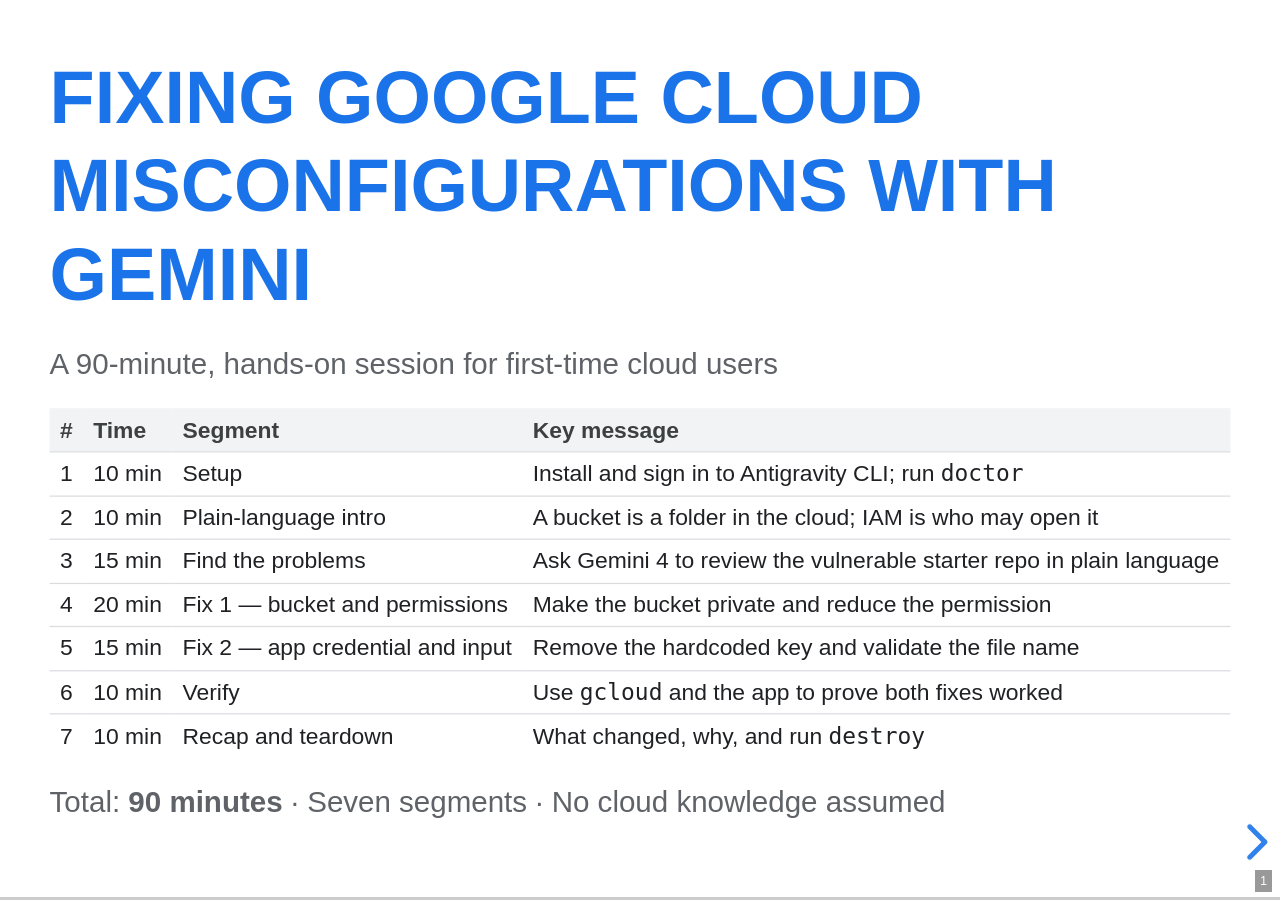
==== commit b5952ffc: "Make the workshop repository unsurprising for participants (POLA) Add a root front door, consolidate" ====
--- a/slides/index.html
+++ b/slides/index.html
@@ -21,7 +21,7 @@
             <tbody>
               <tr><td>1</td><td>10 min</td><td>Setup</td><td>Install and sign in to Antigravity CLI; run <code>doctor</code></td></tr>
               <tr><td>2</td><td>10 min</td><td>Plain-language intro</td><td>A bucket is a folder in the cloud; IAM is who may open it</td></tr>
-              <tr><td>3</td><td>15 min</td><td>Find the problems</td><td>Ask Gemini 4 to review the starter repo in plain language</td></tr>
+              <tr><td>3</td><td>15 min</td><td>Find the problems</td><td>Ask Gemini 4 to review the vulnerable starter repo in plain language</td></tr>
               <tr><td>4</td><td>20 min</td><td>Fix 1 — bucket and permissions</td><td>Make the bucket private and reduce the permission</td></tr>
               <tr><td>5</td><td>15 min</td><td>Fix 2 — app credential and input</td><td>Remove the hardcoded key and validate the file name</td></tr>
               <tr><td>6</td><td>10 min</td><td>Verify</td><td>Use <code>gcloud</code> and the app to prove both fixes worked</td></tr>
@@ -42,20 +42,19 @@
             <p class="key-message">Install and sign in to Antigravity CLI; run <code>doctor</code></p>
             <aside class="notes">
               Show the three platform command forms. Participants run doctor. Expected: tool checks pass;
-              cloud checks pass in the prepared project. If a check fails, use the facilitator guide
+              cloud checks pass in the prepared lab project. If a check fails, use the facilitator guide
               troubleshooting table.
             </aside>
           </section>
           <section>
-            <h3>Three command forms, one result</h3>
+            <h3>One command form per platform</h3>
             <pre><code>make doctor        # macOS / Linux
-task doctor        # any platform with go-task
-.\Setup.ps1 doctor # Windows PowerShell</code></pre>
-            <p>Expected: tool checks pass and cloud checks pass in the prepared project.</p>
+.\setup-windows.ps1 doctor # Windows PowerShell</code></pre>
+            <p>Expected: tool checks pass and cloud checks pass in the prepared lab project.</p>
             <p class="hint">If a check fails → facilitator guide troubleshooting table.</p>
             <aside class="notes">
               All four commands are available to everyone. doctor is read-only. The first Windows run of
-              Setup.ps1 also installs prerequisites; that is why setup owns the first ten minutes.
+              setup-windows.ps1 also installs prerequisites; that is why setup owns the first ten minutes.
             </aside>
           </section>
         </section>
@@ -99,15 +98,15 @@
         <section data-segment="find" data-duration="15" data-title="Find the problems">
           <section>
             <h2>3 · Find the problems <span class="duration">15 min</span></h2>
-            <p class="key-message">Ask Gemini 4 to review the starter repo in plain language</p>
-            <aside class="notes">
-              Open starter/ in Antigravity CLI. Prompt 1 comes from the participant guide: ask Gemini 4 to
+            <p class="key-message">Ask Gemini 4 to review the vulnerable starter repo in plain language</p>
+            <aside class="notes">
+              Open vulnerable-starter/ in Antigravity CLI. Prompt 1 comes from the participant guide: ask Gemini 4 to
               review Terraform and Go code and explain risks simply.
             </aside>
           </section>
           <section>
             <h3>Prompt 1 — review, do not fix yet</h3>
-            <p>Open <code>starter/</code> in Antigravity CLI and ask Gemini 4 to review the Terraform and Go code and explain the risks in plain language.</p>
+            <p>Open <code>vulnerable-starter/</code> in Antigravity CLI and ask Gemini 4 to review the Terraform and Go code and explain the risks in plain language.</p>
             <p class="hint">Optional 60-second Security Command Center screenshot — the lab does not depend on it.</p>
             <aside class="notes">
               Keep the lab independent of Security Command Center tiers and detectors. The screenshot is a
@@ -130,7 +129,7 @@
             <p>Ask Gemini 4 for the smallest edit that makes the bucket private and reduces the permission.</p>
             <pre><code>make plan   # inspect before changing
 make apply  # create / update the lab resources</code></pre>
-            <p class="hint">Use <code>task</code> or <code>.\Setup.ps1</code> on other platforms.</p>
+            <p class="hint">Use <code>.\setup-windows.ps1</code> on Windows.</p>
             <aside class="notes">
               plan is read-only. apply changes GCP resources and is available to everyone; state that before
               running it. Keep the edit to Terraform source only.
@@ -232,7 +231,7 @@
               <li>Least access: the bucket is private and the permission is narrower.</li>
               <li>No secrets in code: the credential is removed and the file name is checked.</li>
             </ul>
-            <pre><code>make destroy   # or: task destroy / .\Setup.ps1 destroy
+            <pre><code>make destroy   # Windows: .\setup-windows.ps1 -Command destroy
 make doctor    # confirm nothing remains</code></pre>
             <aside class="notes">
               destroy removes the lab resources and is available to everyone. Finish with doctor so the room
